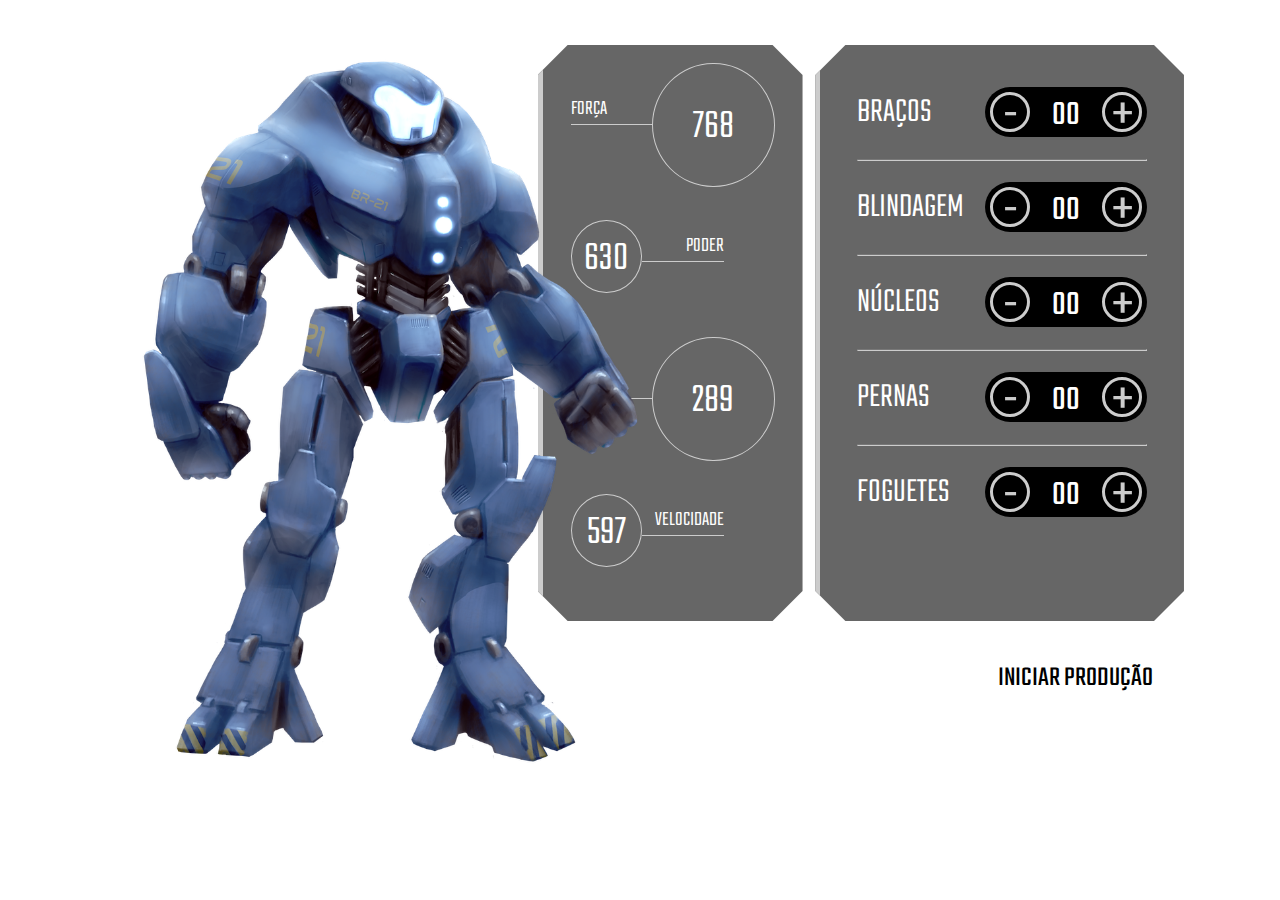
==== index.html @ 8945f437 "first commit" ====
<!DOCTYPE html>
<html lang="en">
<head>
    <meta charset="UTF-8">
    <meta http-equiv="X-UA-Compatible" content="IE=edge">
    <meta name="viewport" content="width=device-width, initial-scale=1.0">
    <link rel="shortcut icon" type="image/jpg" href="assets/img/favicon.ico"/>
    <title>Robotron 2000</title>

    <link rel="stylesheet" href="styles/style.css">
    <link rel="preconnect" href="https://fonts.googleapis.com">
    <link rel="preconnect" href="https://fonts.gstatic.com" crossorigin>
    <link href="https://fonts.googleapis.com/css2?family=Teko:wght@300;500&display=swap" rel="stylesheet"> 
</head>
<body>
    <main>
        <section class="robotron">
            <img class="robo" src="assets/img/robotron.png" alt="Robotron">
            <figcaption class="titulo">ROBOTRON <br>2000</figcaption>
        </section>

        <section class="box estatisticas">
            <div class="estatistica">
                <p class="estatistica-titulo">Força</p>
                <div class="estatistica-valor">
                    <p class="estatistica-numero">768</p>
                </div>
            </div>
            <div class="estatistica">
                <p class="estatistica-titulo">Poder</p>
                <div class="estatistica-valor">
                    <p class="estatistica-numero">630</p>
                </div>
            </div>
            <div class="estatistica">
                <p class="estatistica-titulo">Energia</p>
                <div class="estatistica-valor">
                    <p class="estatistica-numero">289</p>
                </div>
            </div>
            <div class="estatistica">
                <p class="estatistica-titulo">Velocidade</p>
                <div class="estatistica-valor">
                    <p class="estatistica-numero">597</p>
                </div>
            </div>
        </section>

        <section class="equipamentos">
            <form action="" class="montador">
                <div class="box montador-conteudo">
                    <div class="peca">
                        <label for="" class="peca-titulo">Braços</label>
                        <div class="controle">
                            <buttom class="controle-ajuste">-</buttom>
                            <input type="text" class="controle-contador" value="00">
                            <buttom class="controle-ajuste">+</buttom>
                        </div>
                    </div>
                    <hr class="linha">
                    <div class="peca">
                        <label for="" class="peca-titulo">Blindagem</label>
                        <div class="controle">
                            <buttom class="controle-ajuste">-</buttom>
                            <input type="text" class="controle-contador" value="00">
                            <buttom class="controle-ajuste">+</buttom>
                        </div>
                    </div>
                    <hr class="linha">
                    <div class="peca">
                        <label for="" class="peca-titulo">Núcleos</label>
                        <div class="controle">
                            <buttom class="controle-ajuste">-</buttom>
                            <input type="text" class="controle-contador" value="00">
                            <buttom class="controle-ajuste">+</buttom>
                        </div>
                    </div>
                    <hr class="linha">
                    <div class="peca">
                        <label for="" class="peca-titulo">Pernas</label>
                        <div class="controle">
                            <buttom class="controle-ajuste">-</buttom>
                            <input type="text" class="controle-contador" value="00">
                            <buttom class="controle-ajuste">+</buttom>
                        </div>
                    </div>
                    <hr class="linha">
                    <div class="peca">
                        <label for="" class="peca-titulo">Foguetes</label>
                        <div class="controle">
                            <buttom class="controle-ajuste">-</buttom>
                            <input type="text" class="controle-contador" value="00">
                            <buttom class="controle-ajuste">+</buttom>
                        </div>
                    </div>
                </div>
                <input type="submit" value="Iniciar produção" class="producao" id="producao">
            </form>
        </section>
    </main>
</body>
</html>
---- styles/style.css ----
:root {
    --main-cinza: #CCCCCC;
    --main-branco: #FFFFFF;
    --main-preto: #000000;
}

* {
    box-sizing: border-box;
}

body {
    background: url(../img/fundo.jpg);
    background-position: center center;
    background-size: cover cover;
    padding: 0;
    margin: 0;
    font-weight: 300;
}

body, input {
    font-family: 'Teko', sans-serif;
}

main {
    width: 80vw;
    height: 80vh;
    margin: 10vh 8vw 10vh 12vw;
    display: flex;
    gap: 1vw;
}

.robotron {
    background: url(../img/estrutura.png) no-repeat;
    background-position: center center;
    margin: 0;
    flex-basis: 40%;
    position: relative;
}

.robo {
    height: 110%;
    z-index: 1;
    position: absolute;
    left: -20%;
    top: -5%;
}

.titulo {
    transform: rotate(180deg);
    font-weight: 500;
    font-size: 130px;
    position: absolute;
    bottom: 7rem;
    left: -3rem;
    line-height: 0.8;
    writing-mode: vertical-rl;
    text-orientation: mixed;
    color: rgba(255,255,255,0.8)
}

.box {
    background: rgba(0,0,0,0.6);
    clip-path: polygon(calc(100% - 30px) 0, 100% 30px, 100% calc(100% - 30px), calc(100% - 30px) 100%, 30px 100%, 0 calc(100% - 30px), 0 30px, 30px 0);
    border-left: 5px solid var(--main-cinza);
    height: 80%;
}

/****************************** Equipamentos *****/

.equipamentos {
    flex-basis: 32%;
}

.montador {
    height: 100%;;
}

.montador-conteudo {
    padding: 2em 10%;
}

.peca {
    padding: 1em 0;
}

.peca-titulo {
    color: var(--main-branco);
    text-transform: uppercase;
    font-size: 2.5em;
}

.controle {
    background: var(--main-preto);
    border-radius: 25px;
    float: right;
    display: inline-flex;
    padding: 5px;
    align-items: center;
    align-self: flex-end;
}

.controle-contador {
    width: 40px;
    height: 35px;
    background: none;
    border: 0;
    margin: 0 1rem;
    color: var(--main-branco);
    text-align: center;
    font-size: 2.5em;
    display: inline-flex;
    align-items: center;
    padding-top: 8px;
}

.controle-ajuste {
    display: inline-block;
    width: 40px;
    height: 40px;
    line-height: 44px;
    border-radius: 50%;
    color: var(--main-cinza);
    font-size: 4em;
    background: var(--main-preto);
    text-align: center;
    border: 3px solid var(--main-cinza);
    cursor: pointer;
}

.linha {
    border-color: var(--main-cinza);
}

.producao {
    margin-top: 1em;
    font-size: 2em;
    text-transform: uppercase;
    padding: 0.2em 1em;
    float: right;
    border: 3px solid var(--main-branco);
    background: var(--main-branco);
    clip-path: polygon(100% 0, 100% calc(100% - 30px), calc(100% - 30px) 100%, 0 100%, 0 0);
    cursor: pointer;
}

.producao:hover {
    background: var(--main-preto);
    color: var(--main-branco)
}



/****************************** Estatísticas *****/
.estatisticas {
    flex-basis: 23%;
    padding: 2em 2em 0;
}

.estatistica {
    color: var(--main-branco);
    display: flex;
    align-items: flex-start;
    height: 25%;
}

.estatistica-titulo {
    font-size: 1.5em;
    border-bottom: 1px solid var(--main-cinza);
    flex-basis: 40%;
    text-transform: uppercase;
    order: 1
}

.estatistica-valor {
    flex-basis: 60%;
    position: relative;
    margin: 10px 0 0;
    order: 2;
    margin: -10px 0 0;
}

.estatistica-valor::after {
    content: "";
    display: block;
    padding-bottom: 100%;
    border: 1px solid var(--main-cinza);
    border-radius: 50%;
}

.estatistica-numero {
    position: absolute;
    top: 50%;
    transform: translateY(-46%);
    width: 100%;
    line-height: 100%;
    text-align: center;
    font-size: 3em;
    margin: 0;
}

.estatistica:nth-child(2n) .estatistica-titulo {
    order: 2;
    text-align: right;
}

.estatistica:nth-child(2n) .estatistica-valor {
    order: 1;
    flex-basis: 35%;
    margin: 10px 0 0;
}

@media screen and (max-width: 1600px) {
    body { 
        font-size: 14px;
    }
    main {
        width: 90vw;
        height: 80vh;
        margin: 5vh auto;
    }
}

@media screen and (max-width: 1200px) {
    body { 
        font-size: 13px;
    }

    main {
        width: 96vw;
        height: 80vh;
        margin: 10vh auto;
    }
}
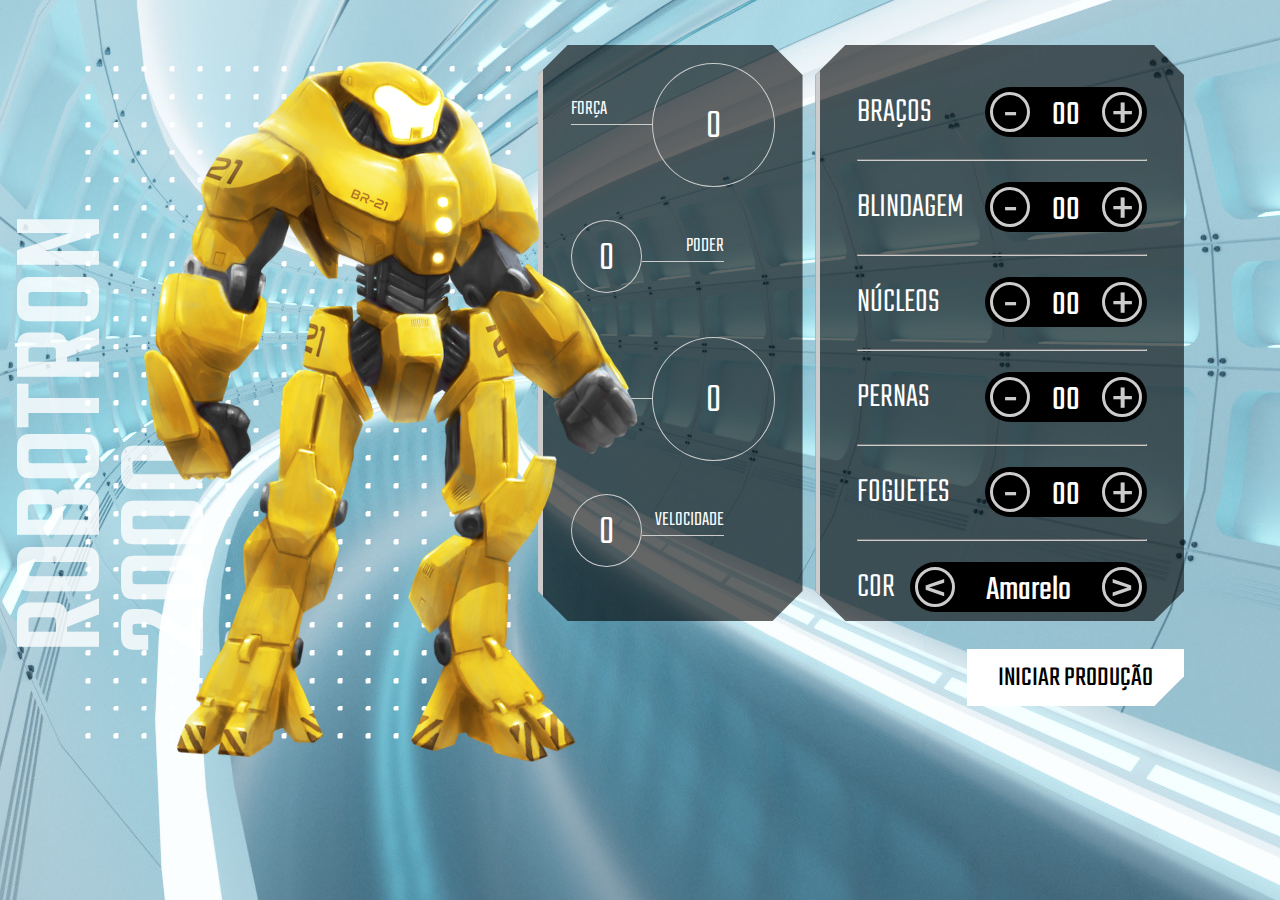
==== commit 1a8efcbe: "feat: added all features to robotron 2000, including validations" ====
--- a/index.html
+++ b/index.html
@@ -1,102 +1,114 @@
 <!DOCTYPE html>
 <html lang="en">
-<head>
-    <meta charset="UTF-8">
-    <meta http-equiv="X-UA-Compatible" content="IE=edge">
-    <meta name="viewport" content="width=device-width, initial-scale=1.0">
-    <link rel="shortcut icon" type="image/jpg" href="assets/img/favicon.ico"/>
-    <title>Robotron 2000</title>
+    <head>
+        <meta charset="UTF-8">
+        <meta http-equiv="X-UA-Compatible" content="IE=edge">
+        <meta name="viewport" content="width=device-width, initial-scale=1.0">
+        <link rel="shortcut icon" type="image/jpg" href="assets/img/favicon.ico"/>
+        <title>Robotron 2000</title>
 
-    <link rel="stylesheet" href="styles/style.css">
-    <link rel="preconnect" href="https://fonts.googleapis.com">
-    <link rel="preconnect" href="https://fonts.gstatic.com" crossorigin>
-    <link href="https://fonts.googleapis.com/css2?family=Teko:wght@300;500&display=swap" rel="stylesheet"> 
-</head>
-<body>
-    <main>
-        <section class="robotron">
-            <img class="robo" src="assets/img/robotron.png" alt="Robotron">
-            <figcaption class="titulo">ROBOTRON <br>2000</figcaption>
-        </section>
+        <link rel="stylesheet" href="styles/style.css">
+        <link rel="preconnect" href="https://fonts.googleapis.com">
+        <link rel="preconnect" href="https://fonts.gstatic.com" crossorigin>
+        <link href="https://fonts.googleapis.com/css2?family=Teko:wght@300;500&display=swap" rel="stylesheet"> 
+    </head>
 
-        <section class="box estatisticas">
-            <div class="estatistica">
-                <p class="estatistica-titulo">Força</p>
-                <div class="estatistica-valor">
-                    <p class="estatistica-numero">768</p>
+    <body>
+        <main>
+            <section class="robotron">
+                <img class="robo" data-robotron src="assets/img/robotron/amarelo/robotron.png" alt="Robotron">
+                <figcaption class="titulo">ROBOTRON <br>2000</figcaption>
+            </section>
+
+            <section class="box estatisticas">
+                <div class="estatistica">
+                    <p class="estatistica-titulo">Força</p>
+                    <div class="estatistica-valor">
+                        <p class="estatistica-numero" data-statistic="forca">0</p>
+                    </div>
                 </div>
-            </div>
-            <div class="estatistica">
-                <p class="estatistica-titulo">Poder</p>
-                <div class="estatistica-valor">
-                    <p class="estatistica-numero">630</p>
+                <div class="estatistica">
+                    <p class="estatistica-titulo">Poder</p>
+                    <div class="estatistica-valor">
+                        <p class="estatistica-numero" data-statistic="poder">0</p>
+                    </div>
                 </div>
-            </div>
-            <div class="estatistica">
-                <p class="estatistica-titulo">Energia</p>
-                <div class="estatistica-valor">
-                    <p class="estatistica-numero">289</p>
+                <div class="estatistica">
+                    <p class="estatistica-titulo">Energia</p>
+                    <div class="estatistica-valor">
+                        <p class="estatistica-numero" data-statistic="energia">0</p>
+                    </div>
                 </div>
-            </div>
-            <div class="estatistica">
-                <p class="estatistica-titulo">Velocidade</p>
-                <div class="estatistica-valor">
-                    <p class="estatistica-numero">597</p>
+                <div class="estatistica">
+                    <p class="estatistica-titulo">Velocidade</p>
+                    <div class="estatistica-valor">
+                        <p class="estatistica-numero" data-statistic="velocidade">0</p>
+                    </div>
                 </div>
-            </div>
-        </section>
+            </section>
 
-        <section class="equipamentos">
-            <form action="" class="montador">
-                <div class="box montador-conteudo">
-                    <div class="peca">
-                        <label for="" class="peca-titulo">Braços</label>
-                        <div class="controle">
-                            <buttom class="controle-ajuste">-</buttom>
-                            <input type="text" class="controle-contador" value="00">
-                            <buttom class="controle-ajuste">+</buttom>
+            <section class="equipamentos">
+                <form action="" class="montador">
+                    <div class="box montador-conteudo">
+                        <div class="peca">
+                            <label for="" class="peca-titulo">Braços</label>
+                            <div class="controle">
+                                <buttom class="controle-ajuste" data-control="-" data-part="bracos">-</buttom>
+                                <input type="text" class="controle-contador" data-counter value="00">
+                                <buttom class="controle-ajuste" data-control="+" data-part="bracos">+</buttom>
+                            </div>
+                        </div>
+                        <hr class="linha">
+                        <div class="peca">
+                            <label for="" class="peca-titulo">Blindagem</label>
+                            <div class="controle">
+                                <buttom class="controle-ajuste" data-control="-" data-part="blindagem">-</buttom>
+                                <input type="text" class="controle-contador" data-counter value="00">
+                                <buttom class="controle-ajuste" data-control="+" data-part="blindagem">+</buttom>
+                            </div>
+                        </div>
+                        <hr class="linha">
+                        <div class="peca">
+                            <label for="" class="peca-titulo">Núcleos</label>
+                            <div class="controle">
+                                <buttom class="controle-ajuste" data-control="-" data-part="nucleos">-</buttom>
+                                <input type="text" class="controle-contador" data-counter value="00">
+                                <buttom class="controle-ajuste" data-control="+" data-part="nucleos">+</buttom>
+                            </div>
+                        </div>
+                        <hr class="linha">
+                        <div class="peca">
+                            <label for="" class="peca-titulo">Pernas</label>
+                            <div class="controle">
+                                <buttom class="controle-ajuste" data-control="-" data-part="pernas">-</buttom>
+                                <input type="text" class="controle-contador" data-counter value="00">
+                                <buttom class="controle-ajuste" data-control="+" data-part="pernas">+</buttom>
+                            </div>
+                        </div>
+                        <hr class="linha">
+                        <div class="peca">
+                            <label for="" class="peca-titulo">Foguetes</label>
+                            <div class="controle">
+                                <buttom class="controle-ajuste" data-control="-" data-part="foguetes">-</buttom>
+                                <input type="text" class="controle-contador" data-counter value="00">
+                                <buttom class="controle-ajuste" data-control="+" data-part="foguetes">+</buttom>
+                            </div>
+                        </div>
+                        <hr class="linha">
+                        <div class="peca">
+                            <label for="" class="peca-titulo">Cor</label>
+                            <div class="controle">
+                                <buttom class="controle-ajuste" data-control="-">&lt;</buttom>
+                                <input type="text" class="controle-contador controle-cor" data-color value="Amarelo">
+                                <buttom class="controle-ajuste" data-control="+">&gt;</buttom>
+                            </div>
                         </div>
                     </div>
-                    <hr class="linha">
-                    <div class="peca">
-                        <label for="" class="peca-titulo">Blindagem</label>
-                        <div class="controle">
-                            <buttom class="controle-ajuste">-</buttom>
-                            <input type="text" class="controle-contador" value="00">
-                            <buttom class="controle-ajuste">+</buttom>
-                        </div>
-                    </div>
-                    <hr class="linha">
-                    <div class="peca">
-                        <label for="" class="peca-titulo">Núcleos</label>
-                        <div class="controle">
-                            <buttom class="controle-ajuste">-</buttom>
-                            <input type="text" class="controle-contador" value="00">
-                            <buttom class="controle-ajuste">+</buttom>
-                        </div>
-                    </div>
-                    <hr class="linha">
-                    <div class="peca">
-                        <label for="" class="peca-titulo">Pernas</label>
-                        <div class="controle">
-                            <buttom class="controle-ajuste">-</buttom>
-                            <input type="text" class="controle-contador" value="00">
-                            <buttom class="controle-ajuste">+</buttom>
-                        </div>
-                    </div>
-                    <hr class="linha">
-                    <div class="peca">
-                        <label for="" class="peca-titulo">Foguetes</label>
-                        <div class="controle">
-                            <buttom class="controle-ajuste">-</buttom>
-                            <input type="text" class="controle-contador" value="00">
-                            <buttom class="controle-ajuste">+</buttom>
-                        </div>
-                    </div>
-                </div>
-                <input type="submit" value="Iniciar produção" class="producao" id="producao">
-            </form>
-        </section>
-    </main>
-</body>
+                    <input type="submit" value="Iniciar produção" class="producao" id="producao">
+                </form>
+            </section>
+        </main>
+    </body>
+
+    <script src="scripts/main.js"></script>
 </html>--- a/styles/style.css
+++ b/styles/style.css
@@ -9,7 +9,7 @@
 }
 
 body {
-    background: url(../img/fundo.jpg);
+    background: url(../assets/img/fundo.jpg);
     background-position: center center;
     background-size: cover cover;
     padding: 0;
@@ -30,7 +30,7 @@
 }
 
 .robotron {
-    background: url(../img/estrutura.png) no-repeat;
+    background: url(../assets/img/estrutura.png) no-repeat;
     background-position: center center;
     margin: 0;
     flex-basis: 40%;
@@ -113,6 +113,10 @@
     padding-top: 8px;
 }
 
+.controle-cor {
+    width: 115px;
+}
+
 .controle-ajuste {
     display: inline-block;
     width: 40px;
